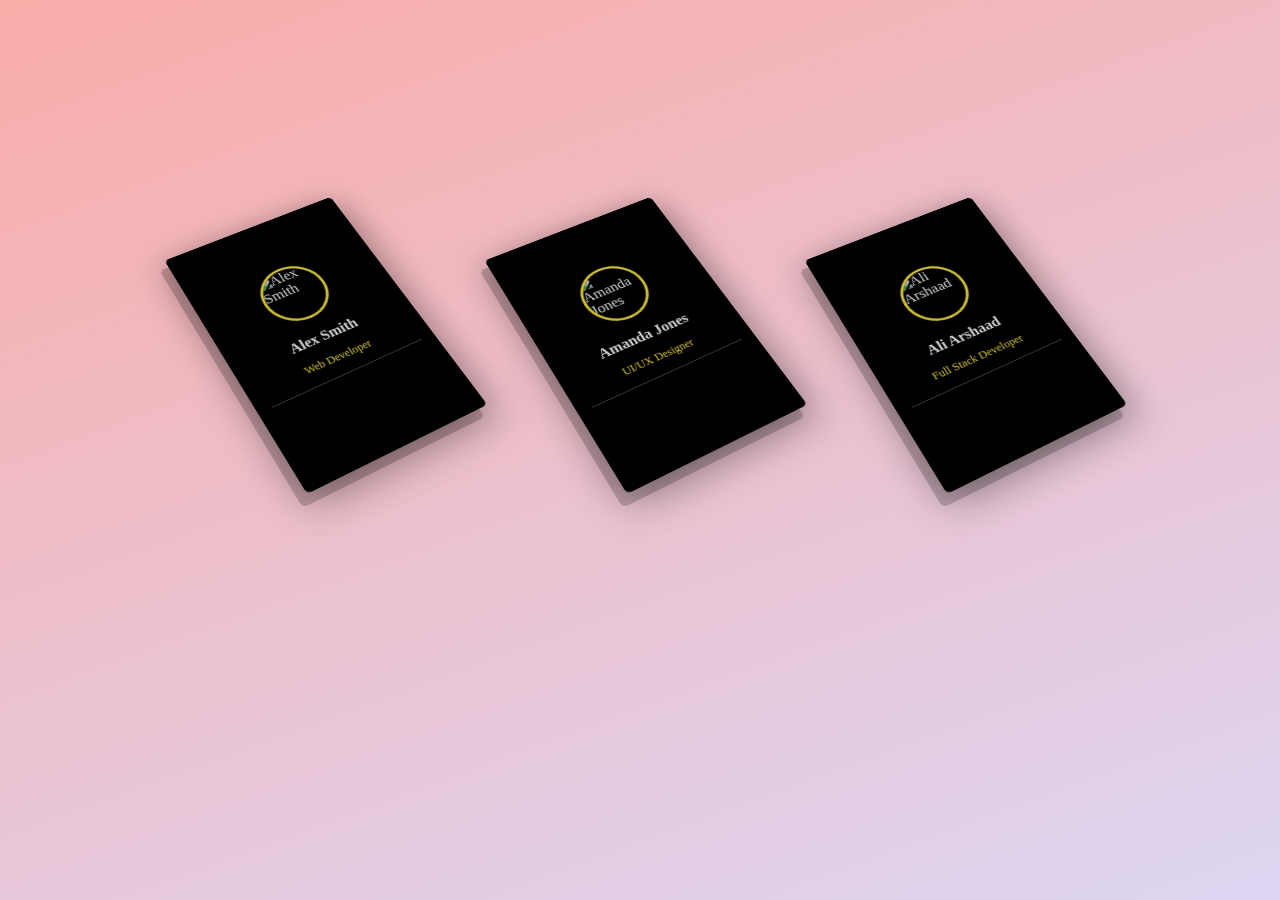
==== 5. CSS Card hover Effect/index.html @ cb9c34c6 "css card" ====
<!DOCTYPE html>
<html lang="en">

<head>
    <meta charset="UTF-8">
    <meta http-equiv="X-UA-Compatible" content="IE=edge">
    <meta name="viewport" content="width=device-width, initial-scale=1.0">
    <title>Cards</title>
    <link rel="stylesheet" href="style.css" />
</head>

<body>
    <div class="card-container">
        <div class="card">
            <div class="box">
                <div class="imgContainer">
                    <img src="https://images.unsplash.com/flagged/photo-1570612861542-284f4c12e75f?crop=entropy&cs=tinysrgb&fm=jpg&ixid=MnwzMjM4NDZ8MHwxfHJhbmRvbXx8fHx8fHx8fDE2Nzc3NzE4ODI&ixlib=rb-4.0.3&q=80"
                        alt="Alex Smith" />
                </div>
                <div class="content">
                    <strong>Alex Smith </strong>
                    <span>Web Developer</span>
                    <div class="divider"></div>
                    <div class="social">
                        <a href="#">
                            <i class="fa-brands fa-facebook-f"></i>
                        </a>
                        <a href="#">
                            <i class="fa-brands fa-twitter"></i>
                        </a>
                        <a href="#">
                            <i class="fa-brands fa-instagram"></i>
                        </a>
                    </div>
                </div>
            </div>
        </div>
        <div class="card">
            <div class="box">
                <div class="imgContainer">
                    <img src="https://images.unsplash.com/photo-1506863530036-1efeddceb993?crop=entropy&cs=tinysrgb&fm=jpg&ixid=MnwzMjM4NDZ8MHwxfHJhbmRvbXx8fHx8fHx8fDE2Nzc3NzE5NTc&ixlib=rb-4.0.3&q=80"
                        alt="Amanda Jones" />
                </div>
                <div class="content">
                    <strong>Amanda Jones </strong>
                    <span>UI/UX Designer</span>
                    <div class="divider"></div>
                    <div class="social">
                        <a href="#">
                            <i class="fa-brands fa-facebook-f"></i>
                        </a>
                        <a href="#">
                            <i class="fa-brands fa-twitter"></i>
                        </a>
                        <a href="#">
                            <i class="fa-brands fa-instagram"></i>
                        </a>
                    </div>
                </div>
            </div>
        </div>
        <div class="card">
            <div class="box">
                <div class="imgContainer">
                    <img src="https://images.unsplash.com/photo-1547425260-76bcadfb4f2c?crop=entropy&cs=tinysrgb&fm=jpg&ixid=MnwzMjM4NDZ8MHwxfHJhbmRvbXx8fHx8fHx8fDE2Nzc3NzIwMjA&ixlib=rb-4.0.3&q=80"
                        alt="Ali Arshaad" />
                </div>
                <div class="content">
                    <strong>Ali Arshaad </strong>
                    <span>Full Stack Developer</span>
                    <div class="divider"></div>
                    <div class="social">
                        <a href="#">
                            <i class="fa-brands fa-facebook-f"></i>
                        </a>
                        <a href="#">
                            <i class="fa-brands fa-twitter"></i>
                        </a>
                        <a href="#">
                            <i class="fa-brands fa-instagram"></i>
                        </a>
                    </div>
                </div>
            </div>
        </div>
    </div>

    <!-- BUY ME A COFFEE AND HELP SUPPORT OPEN-SOURCE RESOURCES -->
    <script data-name="BMC-Widget" data-cfasync="false" src="https://cdnjs.buymeacoffee.com/1.0.0/widget.prod.min.js"
        data-id="programmingfans" data-description="Support me on Buy me a coffee!" data-message="" data-color="#FF813F"
        data-position="Right" data-x_margin="18" data-y_margin="18"></script>
</body>

</html>
---- 5. CSS Card hover Effect/style.css ----
* {
    margin: 0;
    padding: 0;
    box-sizing: border-box;
}

body {
    height: 100vh;
    background-image: linear-gradient(-20deg,
            #ddd6f3 0%,
            #faaca8 100%,
            #faaca8 100%);
    overflow-x: hidden;
}

img {
    max-width: 100%;
    display: block;
    height: auto;
}

.card-container {
    width: 100%;
    max-width: 60rem;
    margin-inline: auto;
    display: flex;
    justify-content: center;
    gap: 9;
}

.card {
    width: 200px;
    height: 300px;
    margin-inline: auto;
    position: relative;
    margin-top: 20vh;
    border-radius: 5px;
    background-color: #000;
    box-shadow: 0 10px 40px 2px rgba(0, 0, 0, 0.4);
    transform-origin: center center 0px;
    animation: animate 3s infinite ease-in-out;
    transition: all 0.5s ease-in-out;
    transform: perspective(1000px) rotateX(35deg) rotateY(4deg) rotateZ(-30deg);
    z-index: 1;
}

.card::before {
    position: absolute;
    content: "";
    bottom: -10px;
    left: -10px;
    width: 200px;
    height: 300px;
    border-radius: 5px;
    background-color: rgba(0, 0, 0, 0.2);
    transition: all 0.5s ease-in-out;
}

.card:hover::before {
    inset: 0;
    background-color: transparent;
}

.card:hover {
    animation: unset;
    margin-top: 18vh;
    transform: perspective(1000px) rotateX(0deg) rotateY(0deg) rotateZ(0deg);
}

.box {
    display: flex;
    flex-direction: column;
    justify-content: center;
    align-items: center;
    max-width: 100%;
    height: 100%;
    padding: 30px 15px;
    color: #fff;
}

.box .imgContainer {
    width: 70px;
    height: 70px;
    border-radius: 100px;
    margin-bottom: 1rem;
    overflow: hidden;
    border: 3px solid #ffeb3b;
}

.box .imgContainer img {
    width: 100%;
    height: 100%;
    object-fit: cover;
    object-position: center center;
}

.box .content {
    width: 100%;
    display: flex;
    flex-direction: column;
    gap: 0.75rem;
    text-align: center;
}

.box .content span {
    color: #ffeb3b;
    font-size: 0.75rem;
}

.box .content .divider {
    width: 100%;
    height: 1px;
    background-color: #444;
}

.box .content .social {
    width: 100%;
    display: flex;
    justify-content: space-evenly;
    align-items: center;
}

.box .content .social a {
    display: block;
    width: 18px;
    height: 18px;
    color: #fff;
}

@keyframes animate {
    0% {
        margin-top: 20vh;
    }

    50% {
        margin-top: 18vh;
    }

    100% {
        margin-top: 20vh;
    }
}
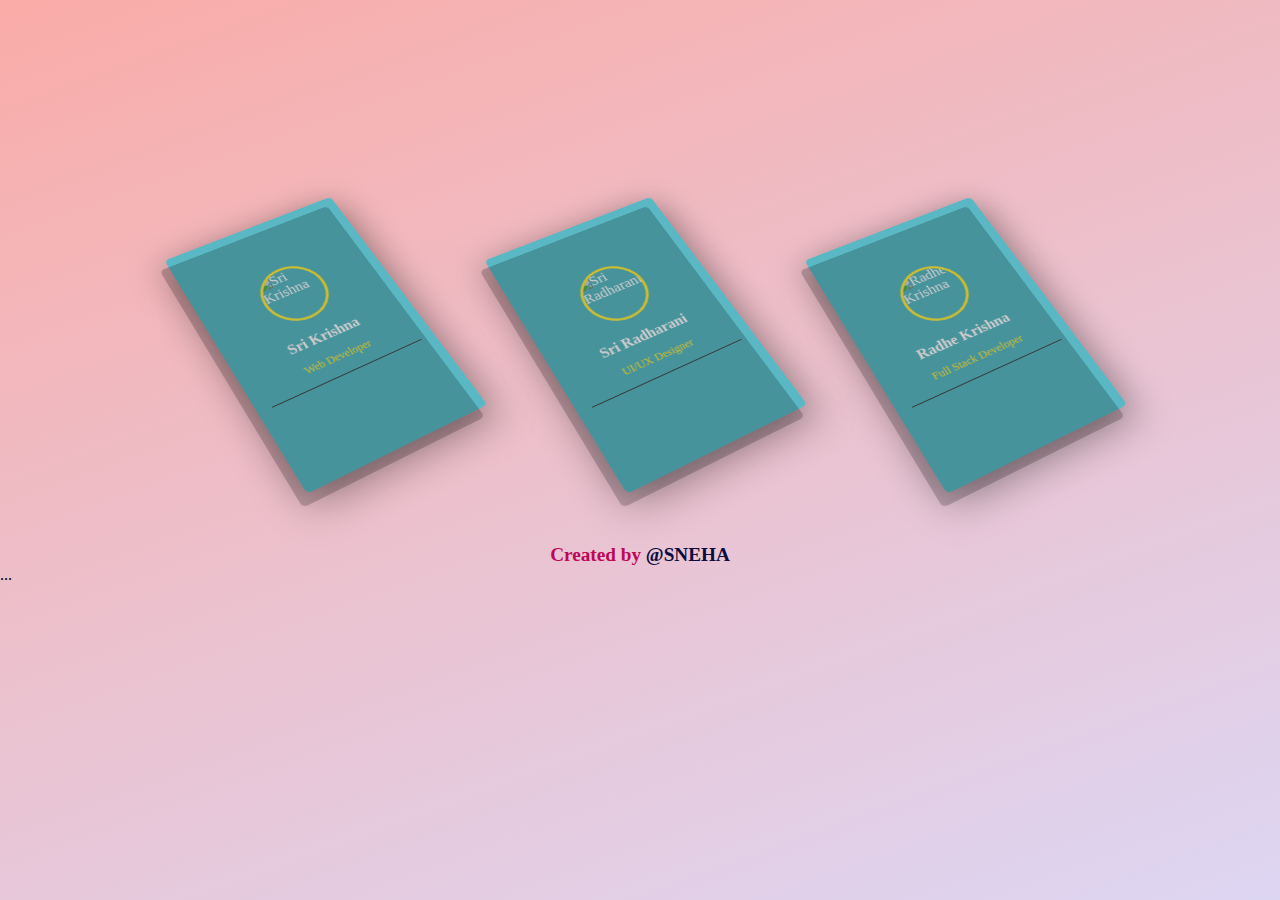
==== commit 273bd8a4: "update" ====
--- a/5. CSS Card hover Effect/index.html
+++ b/5. CSS Card hover Effect/index.html
@@ -14,11 +14,11 @@
         <div class="card">
             <div class="box">
                 <div class="imgContainer">
-                    <img src="https://images.unsplash.com/flagged/photo-1570612861542-284f4c12e75f?crop=entropy&cs=tinysrgb&fm=jpg&ixid=MnwzMjM4NDZ8MHwxfHJhbmRvbXx8fHx8fHx8fDE2Nzc3NzE4ODI&ixlib=rb-4.0.3&q=80"
-                        alt="Alex Smith" />
+                    <img src="https://encrypted-tbn0.gstatic.com/images?q=tbn:ANd9GcRAqken2_tF4U4etdZAGK1sh3cKB4rHYRNvlOEx-1y8yQ&usqp=CAU&ec=48600112"
+                        alt="Sri Krishna" />
                 </div>
                 <div class="content">
-                    <strong>Alex Smith </strong>
+                    <strong> Sri Krishna</strong>
                     <span>Web Developer</span>
                     <div class="divider"></div>
                     <div class="social">
@@ -38,11 +38,11 @@
         <div class="card">
             <div class="box">
                 <div class="imgContainer">
-                    <img src="https://images.unsplash.com/photo-1506863530036-1efeddceb993?crop=entropy&cs=tinysrgb&fm=jpg&ixid=MnwzMjM4NDZ8MHwxfHJhbmRvbXx8fHx8fHx8fDE2Nzc3NzE5NTc&ixlib=rb-4.0.3&q=80"
-                        alt="Amanda Jones" />
+                    <img src="https://encrypted-tbn0.gstatic.com/images?q=tbn:ANd9GcREpQHoQoX33TI0szFtV19mgNPU1gsjG7VGMcAjYblGqw&usqp=CAU&ec=48600112"
+                        alt="Sri Radharani" />
                 </div>
                 <div class="content">
-                    <strong>Amanda Jones </strong>
+                    <strong>Sri Radharani </strong>
                     <span>UI/UX Designer</span>
                     <div class="divider"></div>
                     <div class="social">
@@ -62,11 +62,11 @@
         <div class="card">
             <div class="box">
                 <div class="imgContainer">
-                    <img src="https://images.unsplash.com/photo-1547425260-76bcadfb4f2c?crop=entropy&cs=tinysrgb&fm=jpg&ixid=MnwzMjM4NDZ8MHwxfHJhbmRvbXx8fHx8fHx8fDE2Nzc3NzIwMjA&ixlib=rb-4.0.3&q=80"
-                        alt="Ali Arshaad" />
+                    <img src="https://encrypted-tbn0.gstatic.com/images?q=tbn:ANd9GcQSS3OaAxBEnl6JUOJxsGNk6yHcJpTMpW_vRIo49OH07Q&usqp=CAU&ec=48600112"
+                        alt="Radhe Krishna" />
                 </div>
                 <div class="content">
-                    <strong>Ali Arshaad </strong>
+                    <strong>Radhe Krishna </strong>
                     <span>Full Stack Developer</span>
                     <div class="divider"></div>
                     <div class="social">
@@ -84,11 +84,13 @@
             </div>
         </div>
     </div>
+    <div class="credit">Created by <a href="https://github.com/nayaksneha07482">@SNEHA</a></div>...
 
     <!-- BUY ME A COFFEE AND HELP SUPPORT OPEN-SOURCE RESOURCES -->
     <script data-name="BMC-Widget" data-cfasync="false" src="https://cdnjs.buymeacoffee.com/1.0.0/widget.prod.min.js"
         data-id="programmingfans" data-description="Support me on Buy me a coffee!" data-message="" data-color="#FF813F"
         data-position="Right" data-x_margin="18" data-y_margin="18"></script>
+
 </body>
 
 </html>--- a/5. CSS Card hover Effect/style.css
+++ b/5. CSS Card hover Effect/style.css
@@ -35,7 +35,7 @@
     position: relative;
     margin-top: 20vh;
     border-radius: 5px;
-    background-color: #000;
+    background-color: #59b8c4;
     box-shadow: 0 10px 40px 2px rgba(0, 0, 0, 0.4);
     transform-origin: center center 0px;
     animation: animate 3s infinite ease-in-out;
@@ -139,4 +139,18 @@
     100% {
         margin-top: 20vh;
     }
+}
+.credit{
+    padding-top: 5%;
+    /* border: 1px solid red; */
+    margin: auto;
+    font-size: larger;
+    text-align: center;
+    font-weight: 700;
+    color: rgb(190, 7, 86);
+
+}
+.credit a{
+    text-decoration: none;
+    color: rgb(12, 12, 65);
 }